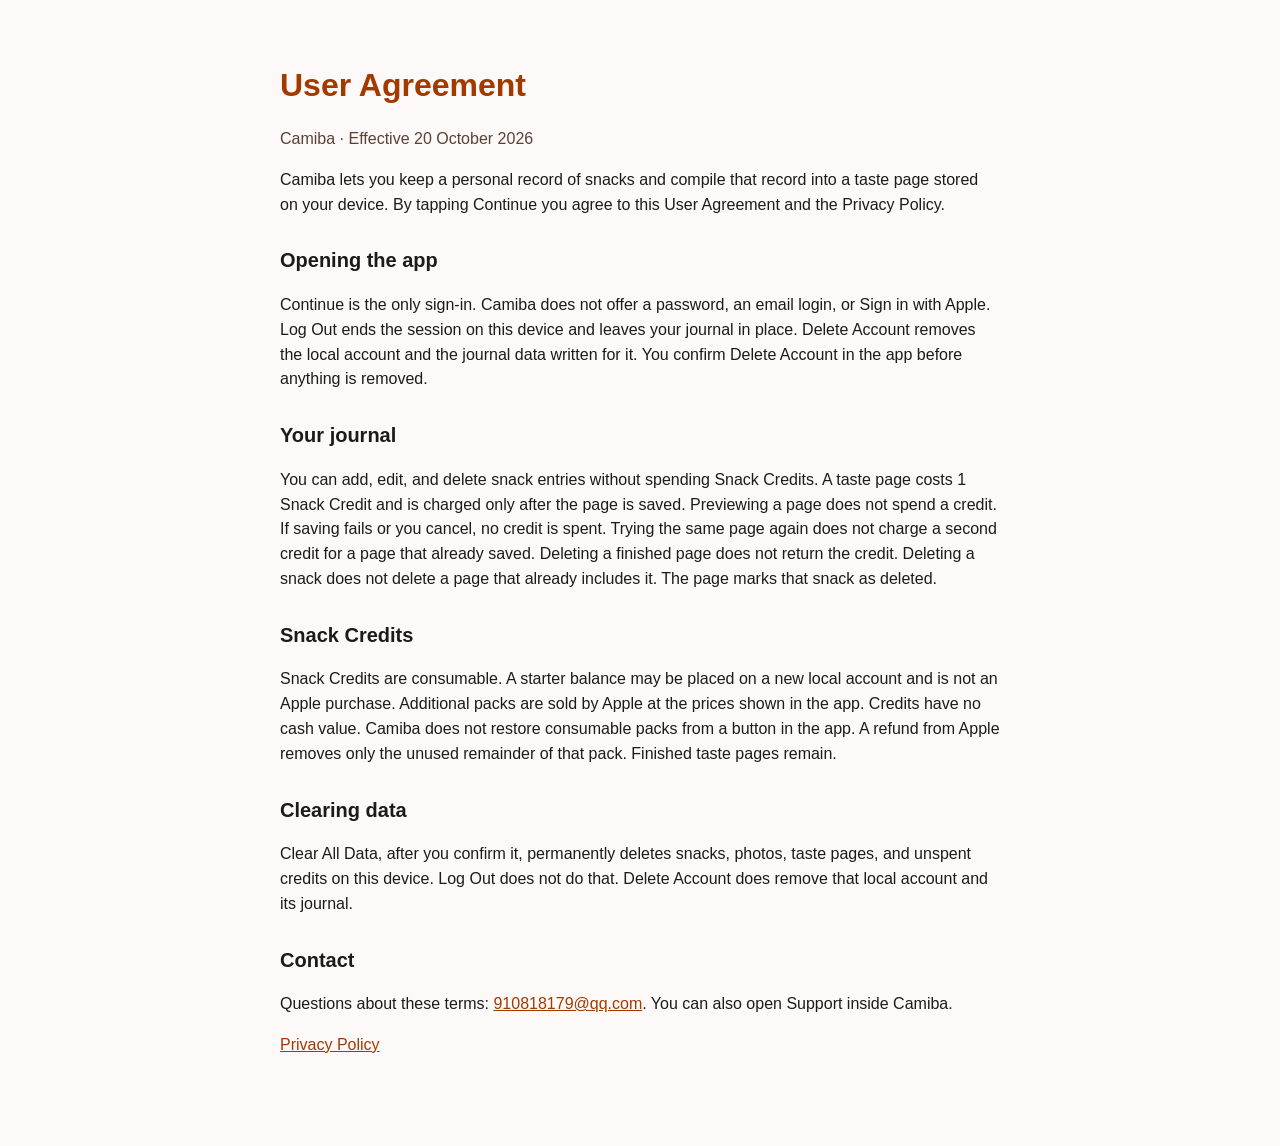
==== user-agreement.html @ 291a372e "Publish the Camiba privacy policy and user agreement. Co-authored-by: Cursor <cursoragent@cursor.com" ====
<!DOCTYPE html>
<html lang="en">
<head>
<meta charset="utf-8">
<meta name="viewport" content="width=device-width, initial-scale=1">
<title>User Agreement</title>
<link rel="stylesheet" href="legal.css">
</head>
<body>
<main>
<h1>User Agreement</h1>
<p class="muted">Camiba · Effective 20 October 2026</p>
<p>Camiba lets you keep a personal record of snacks and compile that record into a taste page stored on your device. By tapping Continue you agree to this User Agreement and the Privacy Policy.</p>
<h2>Opening the app</h2>
<p>Continue is the only sign-in. Camiba does not offer a password, an email login, or Sign in with Apple. Log Out ends the session on this device and leaves your journal in place. Delete Account removes the local account and the journal data written for it. You confirm Delete Account in the app before anything is removed.</p>
<h2>Your journal</h2>
<p>You can add, edit, and delete snack entries without spending Snack Credits. A taste page costs 1 Snack Credit and is charged only after the page is saved. Previewing a page does not spend a credit. If saving fails or you cancel, no credit is spent. Trying the same page again does not charge a second credit for a page that already saved. Deleting a finished page does not return the credit. Deleting a snack does not delete a page that already includes it. The page marks that snack as deleted.</p>
<h2>Snack Credits</h2>
<p>Snack Credits are consumable. A starter balance may be placed on a new local account and is not an Apple purchase. Additional packs are sold by Apple at the prices shown in the app. Credits have no cash value. Camiba does not restore consumable packs from a button in the app. A refund from Apple removes only the unused remainder of that pack. Finished taste pages remain.</p>
<h2>Clearing data</h2>
<p>Clear All Data, after you confirm it, permanently deletes snacks, photos, taste pages, and unspent credits on this device. Log Out does not do that. Delete Account does remove that local account and its journal.</p>
<h2>Contact</h2>
<p>Questions about these terms: <a href="mailto:910818179@qq.com">910818179@qq.com</a>. You can also open Support inside Camiba.</p>
<p><a href="privacy-policy.html">Privacy Policy</a></p>
</main>
</body>
</html>
---- legal.css ----
:root { color: #1c1b1b; background: #fcf9f8; font-family: "Plus Jakarta Sans", "Avenir Next", sans-serif; line-height: 1.55; margin: 0; }
main { max-width: 720px; margin: 0 auto; padding: 32px 20px 64px; }
h1 { color: #a23a00; font-size: 32px; margin-bottom: 8px; }
h2 { font-size: 20px; margin-top: 28px; }
p, li { font-size: 16px; }
a { color: #a23a00; }
.muted { color: #5a4138; }
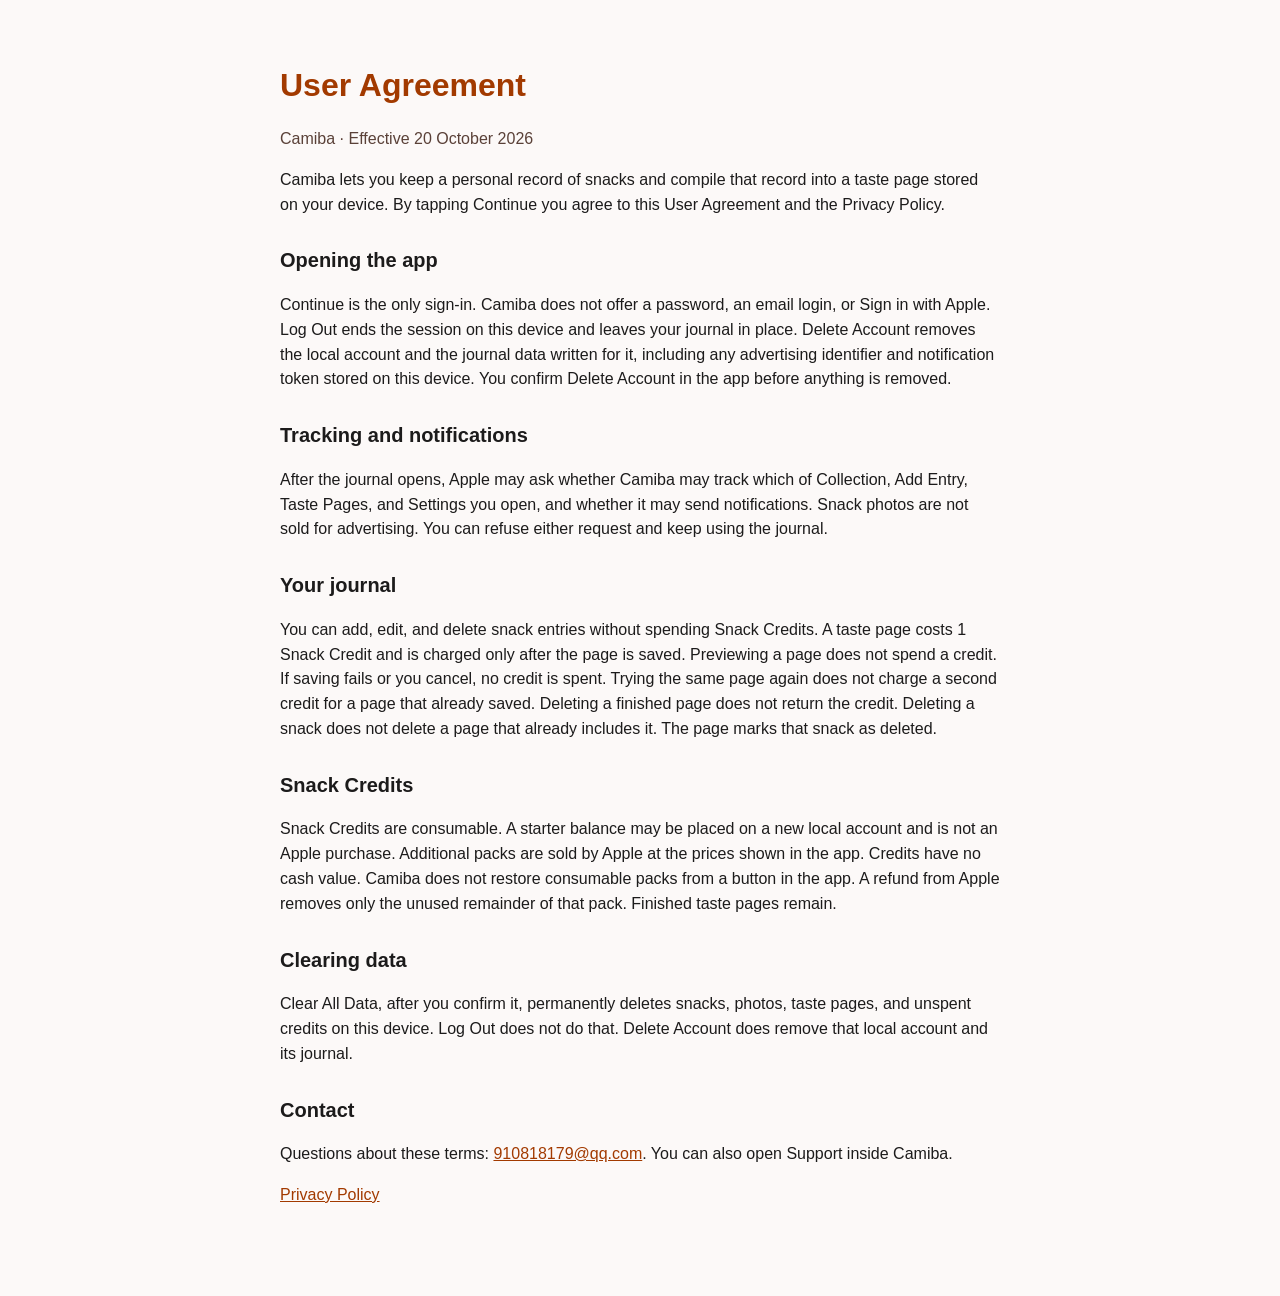
==== commit f93e64b9: "Describe tracking and notification permission in the legal pages." ====
--- a/user-agreement.html
+++ b/user-agreement.html
@@ -12,7 +12,9 @@
 <p class="muted">Camiba · Effective 20 October 2026</p>
 <p>Camiba lets you keep a personal record of snacks and compile that record into a taste page stored on your device. By tapping Continue you agree to this User Agreement and the Privacy Policy.</p>
 <h2>Opening the app</h2>
-<p>Continue is the only sign-in. Camiba does not offer a password, an email login, or Sign in with Apple. Log Out ends the session on this device and leaves your journal in place. Delete Account removes the local account and the journal data written for it. You confirm Delete Account in the app before anything is removed.</p>
+<p>Continue is the only sign-in. Camiba does not offer a password, an email login, or Sign in with Apple. Log Out ends the session on this device and leaves your journal in place. Delete Account removes the local account and the journal data written for it, including any advertising identifier and notification token stored on this device. You confirm Delete Account in the app before anything is removed.</p>
+<h2>Tracking and notifications</h2>
+<p>After the journal opens, Apple may ask whether Camiba may track which of Collection, Add Entry, Taste Pages, and Settings you open, and whether it may send notifications. Snack photos are not sold for advertising. You can refuse either request and keep using the journal.</p>
 <h2>Your journal</h2>
 <p>You can add, edit, and delete snack entries without spending Snack Credits. A taste page costs 1 Snack Credit and is charged only after the page is saved. Previewing a page does not spend a credit. If saving fails or you cancel, no credit is spent. Trying the same page again does not charge a second credit for a page that already saved. Deleting a finished page does not return the credit. Deleting a snack does not delete a page that already includes it. The page marks that snack as deleted.</p>
 <h2>Snack Credits</h2>
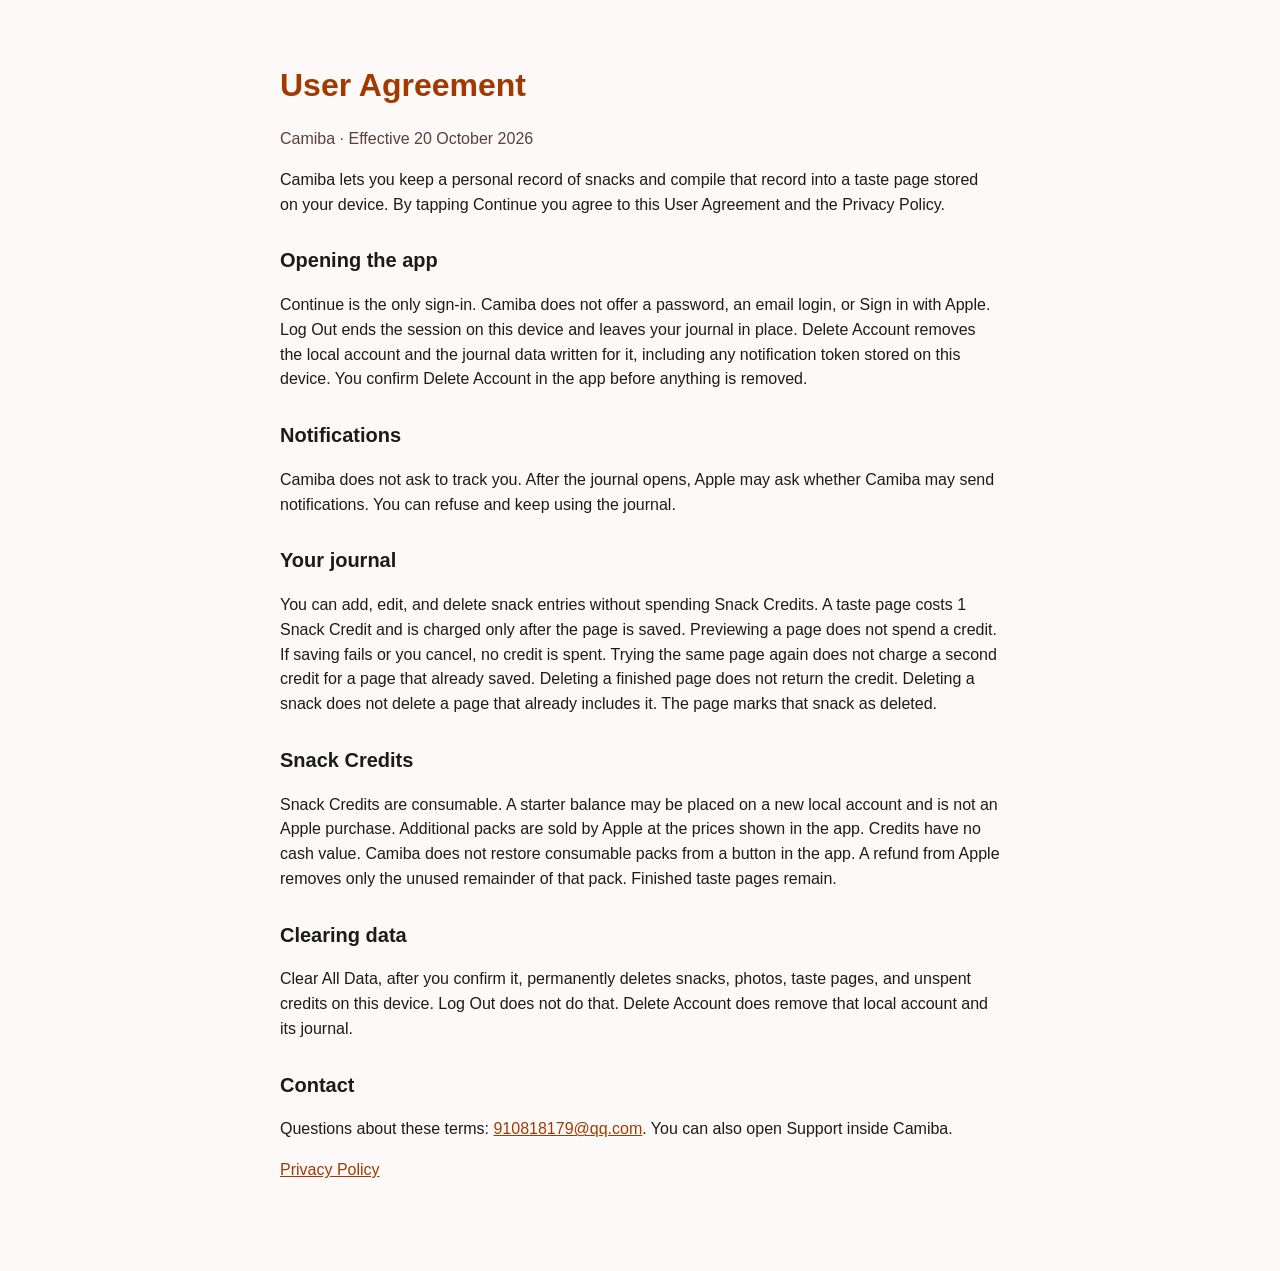
==== commit 3223d379: "Remove tracking claims and keep the notification notice." ====
--- a/user-agreement.html
+++ b/user-agreement.html
@@ -12,9 +12,9 @@
 <p class="muted">Camiba · Effective 20 October 2026</p>
 <p>Camiba lets you keep a personal record of snacks and compile that record into a taste page stored on your device. By tapping Continue you agree to this User Agreement and the Privacy Policy.</p>
 <h2>Opening the app</h2>
-<p>Continue is the only sign-in. Camiba does not offer a password, an email login, or Sign in with Apple. Log Out ends the session on this device and leaves your journal in place. Delete Account removes the local account and the journal data written for it, including any advertising identifier and notification token stored on this device. You confirm Delete Account in the app before anything is removed.</p>
-<h2>Tracking and notifications</h2>
-<p>After the journal opens, Apple may ask whether Camiba may track which of Collection, Add Entry, Taste Pages, and Settings you open, and whether it may send notifications. Snack photos are not sold for advertising. You can refuse either request and keep using the journal.</p>
+<p>Continue is the only sign-in. Camiba does not offer a password, an email login, or Sign in with Apple. Log Out ends the session on this device and leaves your journal in place. Delete Account removes the local account and the journal data written for it, including any notification token stored on this device. You confirm Delete Account in the app before anything is removed.</p>
+<h2>Notifications</h2>
+<p>Camiba does not ask to track you. After the journal opens, Apple may ask whether Camiba may send notifications. You can refuse and keep using the journal.</p>
 <h2>Your journal</h2>
 <p>You can add, edit, and delete snack entries without spending Snack Credits. A taste page costs 1 Snack Credit and is charged only after the page is saved. Previewing a page does not spend a credit. If saving fails or you cancel, no credit is spent. Trying the same page again does not charge a second credit for a page that already saved. Deleting a finished page does not return the credit. Deleting a snack does not delete a page that already includes it. The page marks that snack as deleted.</p>
 <h2>Snack Credits</h2>
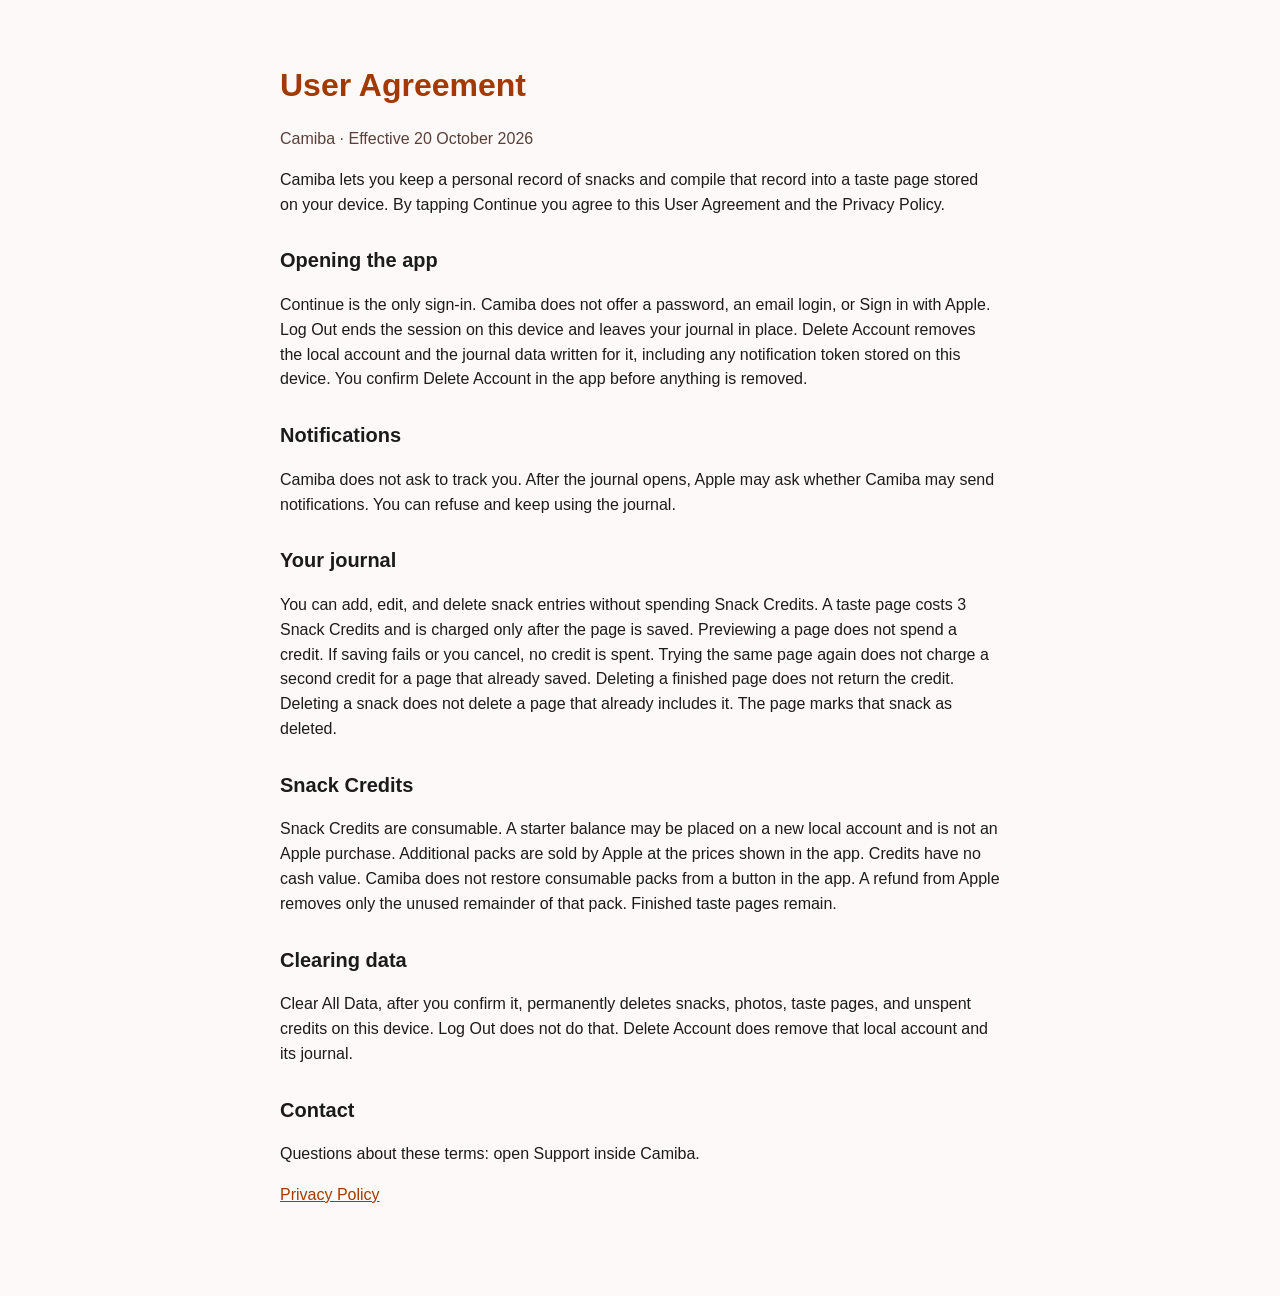
==== commit 53f5f3c2: "Remove the contact email and state that a taste page costs 3 credits. Co-authored-by: Cursor <cursor" ====
--- a/user-agreement.html
+++ b/user-agreement.html
@@ -16,13 +16,13 @@
 <h2>Notifications</h2>
 <p>Camiba does not ask to track you. After the journal opens, Apple may ask whether Camiba may send notifications. You can refuse and keep using the journal.</p>
 <h2>Your journal</h2>
-<p>You can add, edit, and delete snack entries without spending Snack Credits. A taste page costs 1 Snack Credit and is charged only after the page is saved. Previewing a page does not spend a credit. If saving fails or you cancel, no credit is spent. Trying the same page again does not charge a second credit for a page that already saved. Deleting a finished page does not return the credit. Deleting a snack does not delete a page that already includes it. The page marks that snack as deleted.</p>
+<p>You can add, edit, and delete snack entries without spending Snack Credits. A taste page costs 3 Snack Credits and is charged only after the page is saved. Previewing a page does not spend a credit. If saving fails or you cancel, no credit is spent. Trying the same page again does not charge a second credit for a page that already saved. Deleting a finished page does not return the credit. Deleting a snack does not delete a page that already includes it. The page marks that snack as deleted.</p>
 <h2>Snack Credits</h2>
 <p>Snack Credits are consumable. A starter balance may be placed on a new local account and is not an Apple purchase. Additional packs are sold by Apple at the prices shown in the app. Credits have no cash value. Camiba does not restore consumable packs from a button in the app. A refund from Apple removes only the unused remainder of that pack. Finished taste pages remain.</p>
 <h2>Clearing data</h2>
 <p>Clear All Data, after you confirm it, permanently deletes snacks, photos, taste pages, and unspent credits on this device. Log Out does not do that. Delete Account does remove that local account and its journal.</p>
 <h2>Contact</h2>
-<p>Questions about these terms: <a href="mailto:910818179@qq.com">910818179@qq.com</a>. You can also open Support inside Camiba.</p>
+<p>Questions about these terms: open Support inside Camiba.</p>
 <p><a href="privacy-policy.html">Privacy Policy</a></p>
 </main>
 </body>
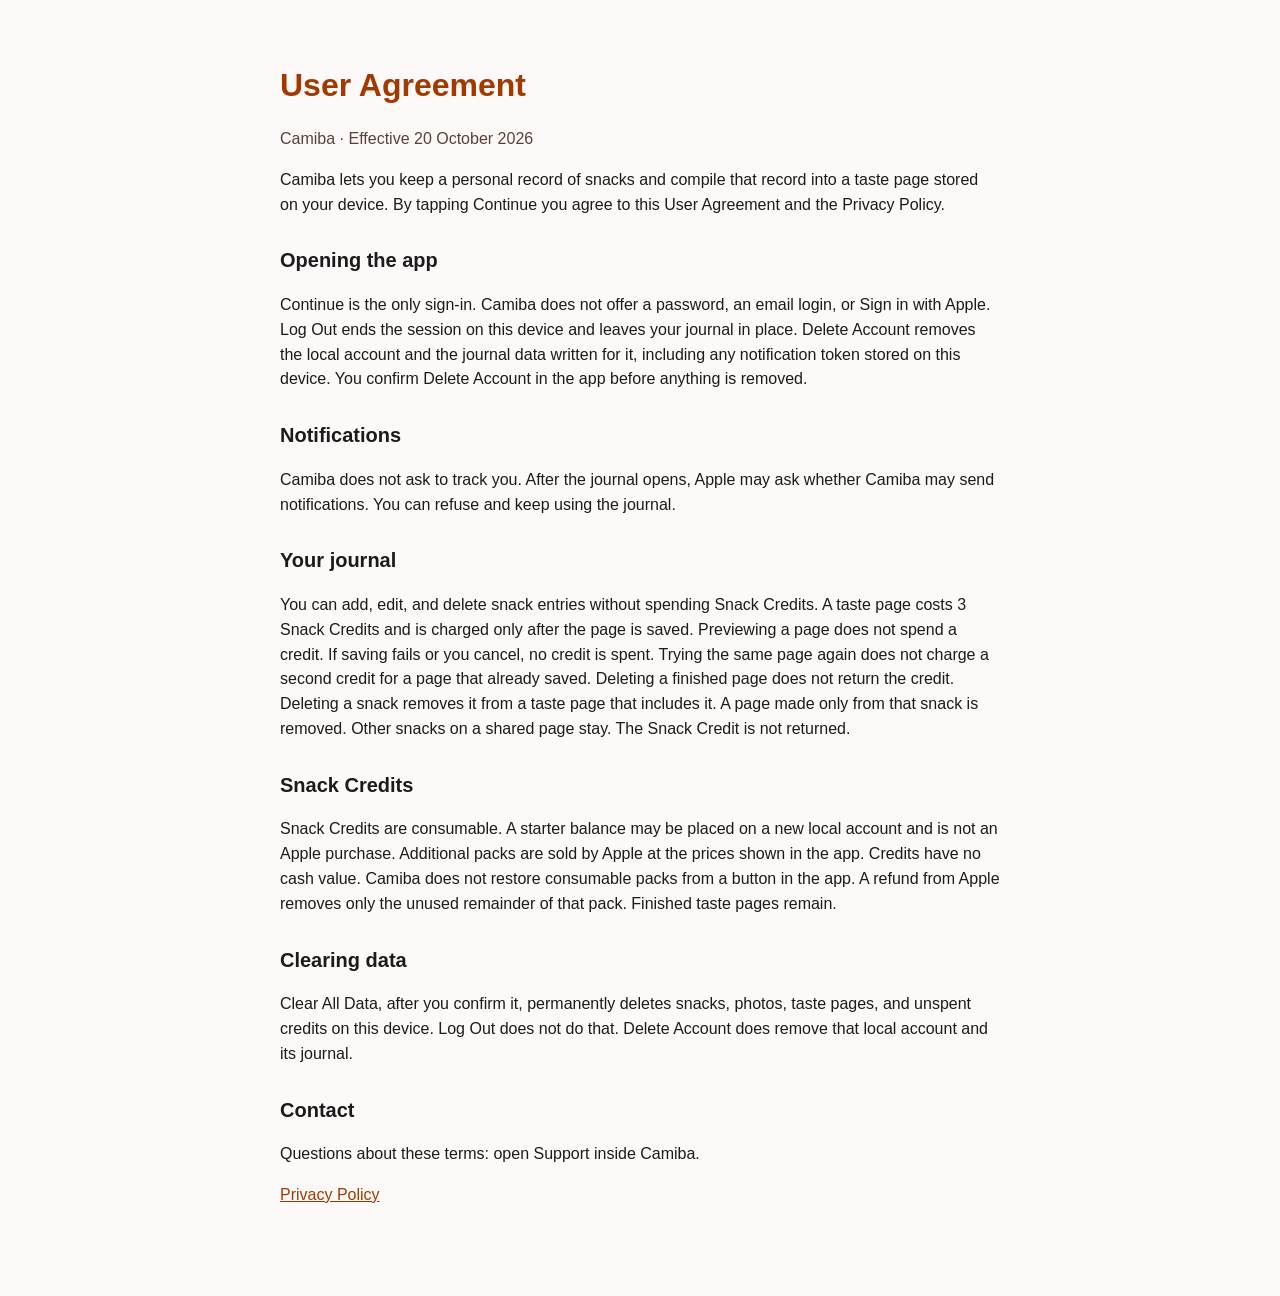
==== commit dee9c0bd: "Match taste-page wording to snack deletion. Co-authored-by: Cursor <cursoragent@cursor.com>" ====
--- a/user-agreement.html
+++ b/user-agreement.html
@@ -16,7 +16,7 @@
 <h2>Notifications</h2>
 <p>Camiba does not ask to track you. After the journal opens, Apple may ask whether Camiba may send notifications. You can refuse and keep using the journal.</p>
 <h2>Your journal</h2>
-<p>You can add, edit, and delete snack entries without spending Snack Credits. A taste page costs 3 Snack Credits and is charged only after the page is saved. Previewing a page does not spend a credit. If saving fails or you cancel, no credit is spent. Trying the same page again does not charge a second credit for a page that already saved. Deleting a finished page does not return the credit. Deleting a snack does not delete a page that already includes it. The page marks that snack as deleted.</p>
+<p>You can add, edit, and delete snack entries without spending Snack Credits. A taste page costs 3 Snack Credits and is charged only after the page is saved. Previewing a page does not spend a credit. If saving fails or you cancel, no credit is spent. Trying the same page again does not charge a second credit for a page that already saved. Deleting a finished page does not return the credit. Deleting a snack removes it from a taste page that includes it. A page made only from that snack is removed. Other snacks on a shared page stay. The Snack Credit is not returned.</p>
 <h2>Snack Credits</h2>
 <p>Snack Credits are consumable. A starter balance may be placed on a new local account and is not an Apple purchase. Additional packs are sold by Apple at the prices shown in the app. Credits have no cash value. Camiba does not restore consumable packs from a button in the app. A refund from Apple removes only the unused remainder of that pack. Finished taste pages remain.</p>
 <h2>Clearing data</h2>
